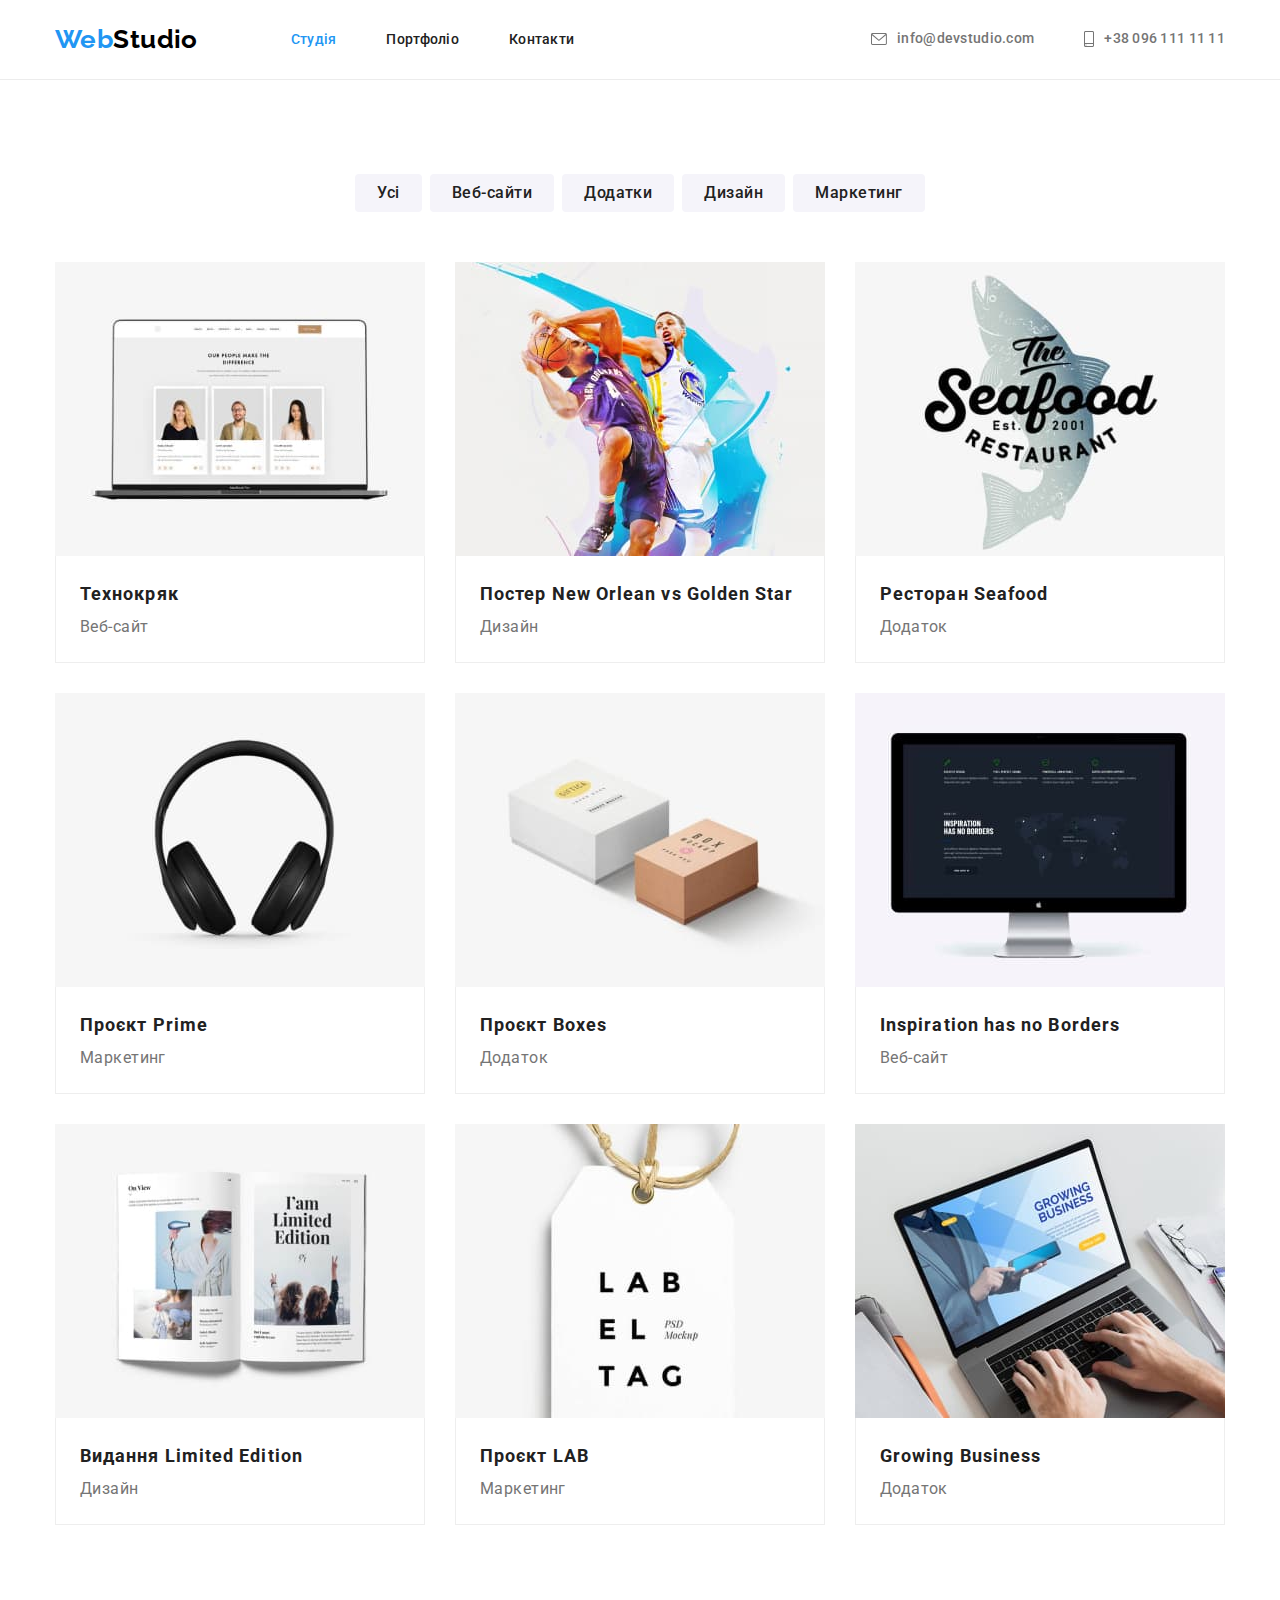
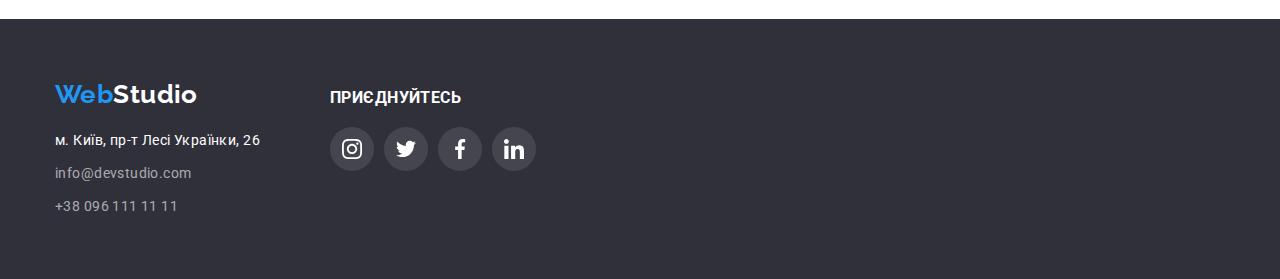
==== portfolio.html @ 735f5b06 "Initial commit" ====
<!DOCTYPE html>
<html lang="uk">
  <head>
    <meta charset="UTF-8" />
    <meta http-equiv="X-UA-Compatible" content="IE=edge" />
    <meta name="viewport" content="width=device-width, initial-scale=1.0" />
    <title>Portfolio</title>
    <link rel="preconnect" href="https://fonts.googleapis.com" />
    <link rel="preconnect" href="https://fonts.gstatic.com" crossorigin />
    <link
      href="https://fonts.googleapis.com/css2?family=Raleway:wght@700&family=Roboto:wght@400;500;700;900&display=swap"
      rel="stylesheet"
    />
    <link
      rel="stylesheet"
      href="https://cdnjs.cloudflare.com/ajax/libs/modern-normalize/1.0.0/modern-normalize.min.css"
    />
    <link rel="stylesheet" href="./css/styles.css" />
  </head>
  <body>
    <header class="header">
      <div class="container header__wraper">
        <a class="header__logo logo" href="./index.html"
          >Web<span class="logo__decor">Studio</span>
        </a>
        <nav class="header__navigation">
          <ul class="header__menu navigation-menu">
            <li class="navigation-menu__item">
              <a class="navigation-menu__link active" href="./index.html"
                >Студія</a
              >
            </li>
            <li class="navigation-menu__item">
              <a class="navigation-menu__link" href="./portfolio.html"
                >Портфоліо</a
              >
            </li>
            <li class="navigation-menu__item">
              <a class="navigation-menu__link" href="#">Контакти</a>
            </li>
          </ul>
        </nav>
        <ul class="header__contacts contacts">
          <li class="contacts__item">
            <a class="contacts__link" href="mailto:info@devstudio.com">
              <svg class="contacts__icon" width="16" height="12">
                <use href="./images/icons.svg#icon-mail"></use>
              </svg>
              info@devstudio.com
            </a>
          </li>
          <li class="contacts__item">
            <a class="contacts__link" href="tel:+380961111111">
              <svg class="contacts__icon" width="10" height="16">
                <use href="./images/icons.svg#icon-tel"></use>
              </svg>
              +38 096 111 11 11
            </a>
          </li>
        </ul>
      </div>
    </header>
    <main class="main">
      <section class="portfolio section">
        <div class="container">
          <h1 class="portfolio__title hiden">Портфоліо</h1>
          <ul class="portfolio__list">
            <li class="portfolio__item">
              <button class="portfolio__btn" type="button">Усі</button>
            </li>
            <li class="portfolio__item">
              <button class="portfolio__btn" type="button">Веб-сайти</button>
            </li>
            <li class="portfolio__item">
              <button class="portfolio__btn" type="button">Додатки</button>
            </li>
            <li class="portfolio__item">
              <button class="portfolio__btn" type="button">Дизайн</button>
            </li>
            <li class="portfolio__item">
              <button class="portfolio__btn" type="button">Маркетинг</button>
            </li>
          </ul>
          <ul class="portfolio__cases cases">
            <li class="cases__item">
              <div class="cases__wraper">
                <img
                  class="cases__img"
                  src="./images/case-1.jpg"
                  alt="скриншот приклада з портфоліо"
                  width="370"
                />
              </div>
              <div class="cases__info">
                <h2 class="cases__name">Технокряк</h2>
                <p class="cases__product">Веб-сайт</p>
              </div>
            </li>
            <li class="cases__item">
              <div class="cases__wraper">
                <img
                  class="cases__img"
                  src="./images/case-2.jpg"
                  alt="скриншот приклада з портфоліо"
                  width="370"
                />
              </div>
              <div class="cases__info">
                <h2 class="cases__name">Постер New Orlean vs Golden Star</h2>
                <p class="cases__product">Дизайн</p>
              </div>
            </li>
            <li class="cases__item">
              <div class="cases__wraper">
                <img
                  class="cases__img"
                  src="./images/case-3.jpg"
                  alt="скриншот приклада з портфоліо"
                  width="370"
                />
              </div>
              <div class="cases__info">
                <h2 class="cases__name">Ресторан Seafood</h2>
                <p class="cases__product">Додаток</p>
              </div>
            </li>
            <li class="cases__item">
              <div class="cases__wraper">
                <img
                  class="cases__img"
                  src="./images/case-4.jpg"
                  alt="скриншот приклада з портфоліо"
                  width="370"
                />
              </div>
              <div class="cases__info">
                <h2 class="cases__name">Проєкт Prime</h2>
                <p class="cases__product">Маркетинг</p>
              </div>
            </li>
            <li class="cases__item">
              <div class="cases__wraper">
                <img
                  class="cases__img"
                  src="./images/case-5.jpg"
                  alt="скриншот приклада з портфоліо"
                  width="370"
                />
              </div>
              <div class="cases__info">
                <h2 class="cases__name">Проєкт Boxes</h2>
                <p class="cases__product">Додаток</p>
              </div>
            </li>
            <li class="cases__item">
              <div class="cases__wraper">
                <img
                  class="cases__img"
                  src="./images/case-6.jpg"
                  alt="скриншот приклада з портфоліо"
                  width="370"
                />
              </div>
              <div class="cases__info">
                <h2 class="cases__name">Inspiration has no Borders</h2>
                <p class="cases__product">Веб-сайт</p>
              </div>
            </li>
            <li class="cases__item">
              <div class="cases__wraper">
                <img
                  class="cases__img"
                  src="./images/case-7.jpg"
                  alt="скриншот приклада з портфоліо"
                  width="370"
                />
              </div>
              <div class="cases__info">
                <h2 class="cases__name">Видання Limited Edition</h2>
                <p class="cases__product">Дизайн</p>
              </div>
            </li>
            <li class="cases__item">
              <div class="cases__wraper">
                <img
                  class="cases__img"
                  src="./images/case-8.jpg"
                  alt="скриншот приклада з портфоліо"
                  width="370"
                />
              </div>
              <div class="cases__info">
                <h2 class="cases__name">Проєкт LAB</h2>
                <p class="cases__product">Маркетинг</p>
              </div>
            </li>
            <li class="cases__item">
              <div class="cases__wraper">
                <img
                  class="cases__img"
                  src="./images/case-9.jpg"
                  alt="скриншот приклада з портфоліо"
                  width="370"
                />
              </div>
              <div class="cases__info">
                <h2 class="cases__name">Growing Business</h2>
                <p class="cases__product">Додаток</p>
              </div>
            </li>
          </ul>
        </div>
      </section>
    </main>
    <footer class="footer">
      <div class="container">
        <div class="footer__wrapper">
          <div class="footer__contacts">
            <a class="footer__logo logo" href="./index.html"
              >Web<span class="logo__decor">Studio</span>
            </a>
            <address class="footer__address address">
              <p class="address__street">м. Київ, пр-т Лесі Українки, 26</p>
              <ul class="address__list">
                <li class="address__item">
                  <a class="address__link" href="mailto:info@devstudio.com">
                    info@devstudio.com
                  </a>
                </li>
                <li class="address__item">
                  <a class="address__link" href="tel:+380961111111">
                    +38 096 111 11 11
                  </a>
                </li>
              </ul>
            </address>
          </div>
          <div class="footer__social">
            <h3 class="footer__title">приєднуйтесь</h3>
            <ul class="footer__soc social-list">
              <li class="social-list__item">
                <a
                  class="social-list__link"
                  href="#"
                  target="_blank"
                  rel="noreferrer noopener"
                  aria-label="інстаграм"
                >
                  <svg class="social-list__icon" width="20" height="20">
                    <use href="./images/icons.svg#icon-inst"></use>
                  </svg>
                </a>
              </li>
              <li class="social-list__item">
                <a
                  class="social-list__link"
                  href="#"
                  target="_blank"
                  rel="noreferrer noopener"
                  aria-label="твітер"
                >
                  <svg class="social-list__icon" width="20" height="20">
                    <use href="./images/icons.svg#icon-twitter"></use>
                  </svg>
                </a>
              </li>
              <li class="social-list__item">
                <a
                  class="social-list__link"
                  href="#"
                  target="_blank"
                  rel="noreferrer noopener"
                  aria-label="фейсбук"
                >
                  <svg class="social-list__icon" width="20" height="20">
                    <use href="./images/icons.svg#icon-facebook"></use>
                  </svg>
                </a>
              </li>
              <li class="social-list__item">
                <a
                  class="social-list__link"
                  href="#"
                  target="_blank"
                  rel="noreferrer noopener"
                  aria-label="лінкедін"
                >
                  <svg class="social-list__icon" width="20" height="20">
                    <use href="./images/icons.svg#icon-linkedin"></use>
                  </svg>
                </a>
              </li>
            </ul>
          </div>
        </div>
      </div>
    </footer>
  </body>
</html>
---- css/styles.css ----
:root {
  --title-color: #212121;
  --accent-color: #2196f3;
  --main-color: #757575;
}

ul,
ol {
  list-style: none;
  margin: 0;
  padding: 0;
}

h1,
h2,
h3,
p {
  margin: 0;
  padding: 0;
}

a {
  text-decoration: none;
  color: currentColor;
}

button {
  border: none;
}

img {
  display: block;
  max-width: 100%;
  height: auto;
}

.title {
  font-size: 36px;
  line-height: 1.16;
  color: var(--title-color);
  text-align: center;
  margin-bottom: 50px;
}

.section {
  padding: 94px 0;
}

body {
  font-family: "Roboto", sans-serif;
  color: var(--main-color);
  letter-spacing: 0.03em;
  font-size: 14px;
}

.header {
  padding: 24px 0;
  border-bottom: 1px solid #ececec;
}

.container {
  max-width: 1200px;
  margin: 0 auto;
  padding: 0 15px;
}

.header__logo {
  margin-right: 93px;
}

.header__wraper {
  display: flex;
  align-items: center;
}

.logo {
  font-family: "Raleway", sans-serif;
  font-weight: 700;
  font-size: 26px;
  line-height: 1.19;
  color: var(--accent-color);
  text-decoration: none;
}

.logo__decor {
  color: #000;
}

.header__menu,
.header__contacts {
  display: flex;
}

.navigation-menu__item:not(:last-child) {
  margin-right: 50px;
}

.header__contacts {
  margin-left: auto;
}

.contacts__item:not(:last-child) {
  margin-right: 50px;
}

.navigation-menu__link,
.contacts__link {
  font-weight: 500;
  line-height: 1.14;
  letter-spacing: 0.02em;
  text-decoration: none;
  color: var(--title-color);
}

.contacts__link {
  color: var(--main-color);
  display: flex;
  align-items: center;
}

.contacts__icon {
  fill: currentColor;
  margin-right: 10px;
}

.navigation-menu__link:hover,
.navigation-menu__link:focus,
.contacts__link:hover,
.contacts__link:focus,
.active {
  color: var(--accent-color);
}

/* heroi */
.heroi {
  padding: 200px 0;
  background-color: #2f303a;
  background-image: linear-gradient(
      rgba(47, 48, 58, 0.4),
      rgba(47, 48, 58, 0.4)
    ),
    url("../images/heroi.jpg");
  background-repeat: no-repeat;
  background-position: center;
}

.heroi__wraper {
  text-align: center;
}

.heroi__title {
  max-width: 696px;
  margin: 0 auto;
  font-weight: 900;
  font-size: 44px;
  line-height: 1.36;
  text-transform: uppercase;
  letter-spacing: 0.06em;
  color: #fff;
  margin-bottom: 30px;
}

.heroi__button {
  font-family: inherit;
  font-size: 16px;
  letter-spacing: 0.06em;
  line-height: 1.87;
  font-weight: 700;
  color: #fff;
  background-color: var(--accent-color);
  cursor: pointer;
  padding: 10px 32px;
  box-shadow: 0px 4px 4px rgba(0, 0, 0, 0.15);
  border-radius: 4px;
}

/* advantages */
.hiden {
  position: absolute;
  white-space: nowrap;
  width: 1px;
  height: 1px;
  overflow: hidden;
  border: 0;
  padding: 0;
  clip: rect(0 0 0 0);
  clip-path: inset(50%);
  margin: -1px;
}

.advantages__list {
  display: flex;
}

.advantages__item {
  max-width: 270px;
}

.advantages__top {
  height: 120px;
  display: flex;
  justify-content: center;
  align-items: center;
  background-color: #f5f4fa;
  border-radius: 4px;
  margin-bottom: 30px;
}

.advantages__item:not(:last-child) {
  margin-right: 30px;
}

.advantages__head {
  font-size: 14px;
  font-weight: 700;
  line-height: 1.14;
  text-transform: uppercase;
  color: var(--title-color);
  margin-bottom: 10px;
}

.advantages__text {
  line-height: 1.71;
}

/* specialization */
.specialization {
  padding-top: 0;
}

.specialization__list {
  display: flex;
}

.specialization__item:not(:last-child) {
  margin-right: 30px;
}

/* team */
.team {
  background-color: #f5f4fa;
}

.team__title {
  font-size: 36px;
  line-height: 1.16;
  color: var(--title-color);
}

.team__list {
  display: flex;
}

.team__item:not(:last-child) {
  margin-right: 30px;
}

.team__item {
  text-align: center;
  box-shadow: 0px 1px 3px rgba(0, 0, 0, 0.12), 0px 1px 1px rgba(0, 0, 0, 0.14),
    0px 2px 1px rgba(0, 0, 0, 0.2);
  border-radius: 0px 0px 4px 4px;
  max-width: 270px;
}

.team__descr {
  padding: 30px 0;
  background-color: #fff;
}

.team__name {
  line-height: 1.18;
  color: var(--title-color);
  margin-bottom: 10px;
}

.team__pisition {
  font-size: 16px;
  line-height: 1.18;
  margin-bottom: 16px;
}

.team__social {
  display: flex;
  justify-content: center;
}

.team-social__item:not(:last-child) {
  margin-right: 10px;
}

.team-social__link {
  display: flex;
  justify-content: center;
  align-items: center;
  width: 44px;
  height: 44px;
  color: #afb1b8;
}

.team-social__icon {
  fill: currentColor;
}

.team-social__link:hover,
.team-social__link:focus {
  background-color: var(--accent-color);
  border-radius: 50px;
  color: #fff;
}

/* clients */
.clients__list {
  display: flex;
  justify-content: center;
}

.clisents__item:not(:last-child) {
  margin-right: 30px;
}

.clients__link {
  display: flex;
  align-items: center;
  justify-content: center;
  width: 170px;
  height: 92px;
  border: 1px solid #afb1b8;
  border-radius: 4px;
  color: #afb1b8;
}

.clients__icon {
  fill: currentColor;
}

.clients__link:hover,
.clients__link:focus {
  border-color: var(--accent-color);
  color: var(--accent-color);
}

/* footer */
.footer {
  padding: 60px 0;
  background-color: #2f303a;
}

.footer__logo {
  display: inline-block;
  margin-bottom: 20px;
}

.footer .logo__decor {
  color: #fff;
}

.footer__address {
  font-style: normal;
}

.address__street {
  line-height: 1.71;
  color: #fff;
  margin-bottom: 9px;
}

.address__link {
  text-decoration: none;
  color: rgba(255, 255, 255, 0.6);
  line-height: 1.71;
}

.address__item:not(:last-child) {
  margin-bottom: 9px;
}

.footer__wrapper {
  display: flex;
  align-items: baseline;
}

.footer__contacts {
  margin-right: 70px;
}

.footer__title {
  line-height: 1.14;
  text-transform: uppercase;
  color: #fff;
  margin-bottom: 20px;
}

.footer__soc {
  display: flex;
}

.social-list__item:not(:last-child) {
  margin-right: 10px;
}

.social-list__link {
  display: flex;
  justify-content: center;
  align-items: center;
  width: 44px;
  height: 44px;
  background-color: rgba(255, 255, 255, 0.1);
  border-radius: 50%;
  color: #fff;
}

.social-list__icon {
  fill: currentColor;
}

.social-list__link:hover,
.social-list__link:focus {
  background-color: var(--accent-color);
}

/* portfolio */
.portfolio__btn {
  font-family: inherit;
  font-size: 16px;
  cursor: pointer;
  background-color: #f5f4fa;
  color: var(--title-color);
  font-weight: 500;
  line-height: 1.62;
  border-radius: 4px;
  letter-spacing: 0.03em;
  padding: 6px 22px;
}

.portfolio__list {
  display: flex;
  justify-content: center;
  margin-bottom: 50px;
}

.portfolio__item:not(:last-child) {
  margin-right: 8px;
}

.portfolio__cases {
  display: flex;
  flex-wrap: wrap;
  margin: -15px;
}

.cases__item {
  width: calc((100% - 6 * 15px) / 3);
  margin: 15px;
}

.cases__item:hover {
  box-shadow: 0px 1px 1px rgba(0, 0, 0, 0.12), 0px 4px 4px rgba(0, 0, 0, 0.06),
    1px 4px 6px rgba(0, 0, 0, 0.16);
}

.cases__info {
  padding: 20px 24px;
  border: 1px solid #eeeeee;
  border-top: none;
}

.portfolio__btn:hover,
.portfolio__btn:focus {
  color: #fff;
  background-color: var(--accent-color);
  box-shadow: 0px 3px 1px rgba(0, 0, 0, 0.1), 0px 1px 2px rgba(0, 0, 0, 0.08),
    0px 2px 2px rgba(0, 0, 0, 0.12);
}

.cases__name {
  letter-spacing: 0.06em;
  font-size: 18px;
  line-height: 2;
  color: var(--title-color);
}

.cases__product {
  font-size: 16px;
  line-height: 1.87;
}
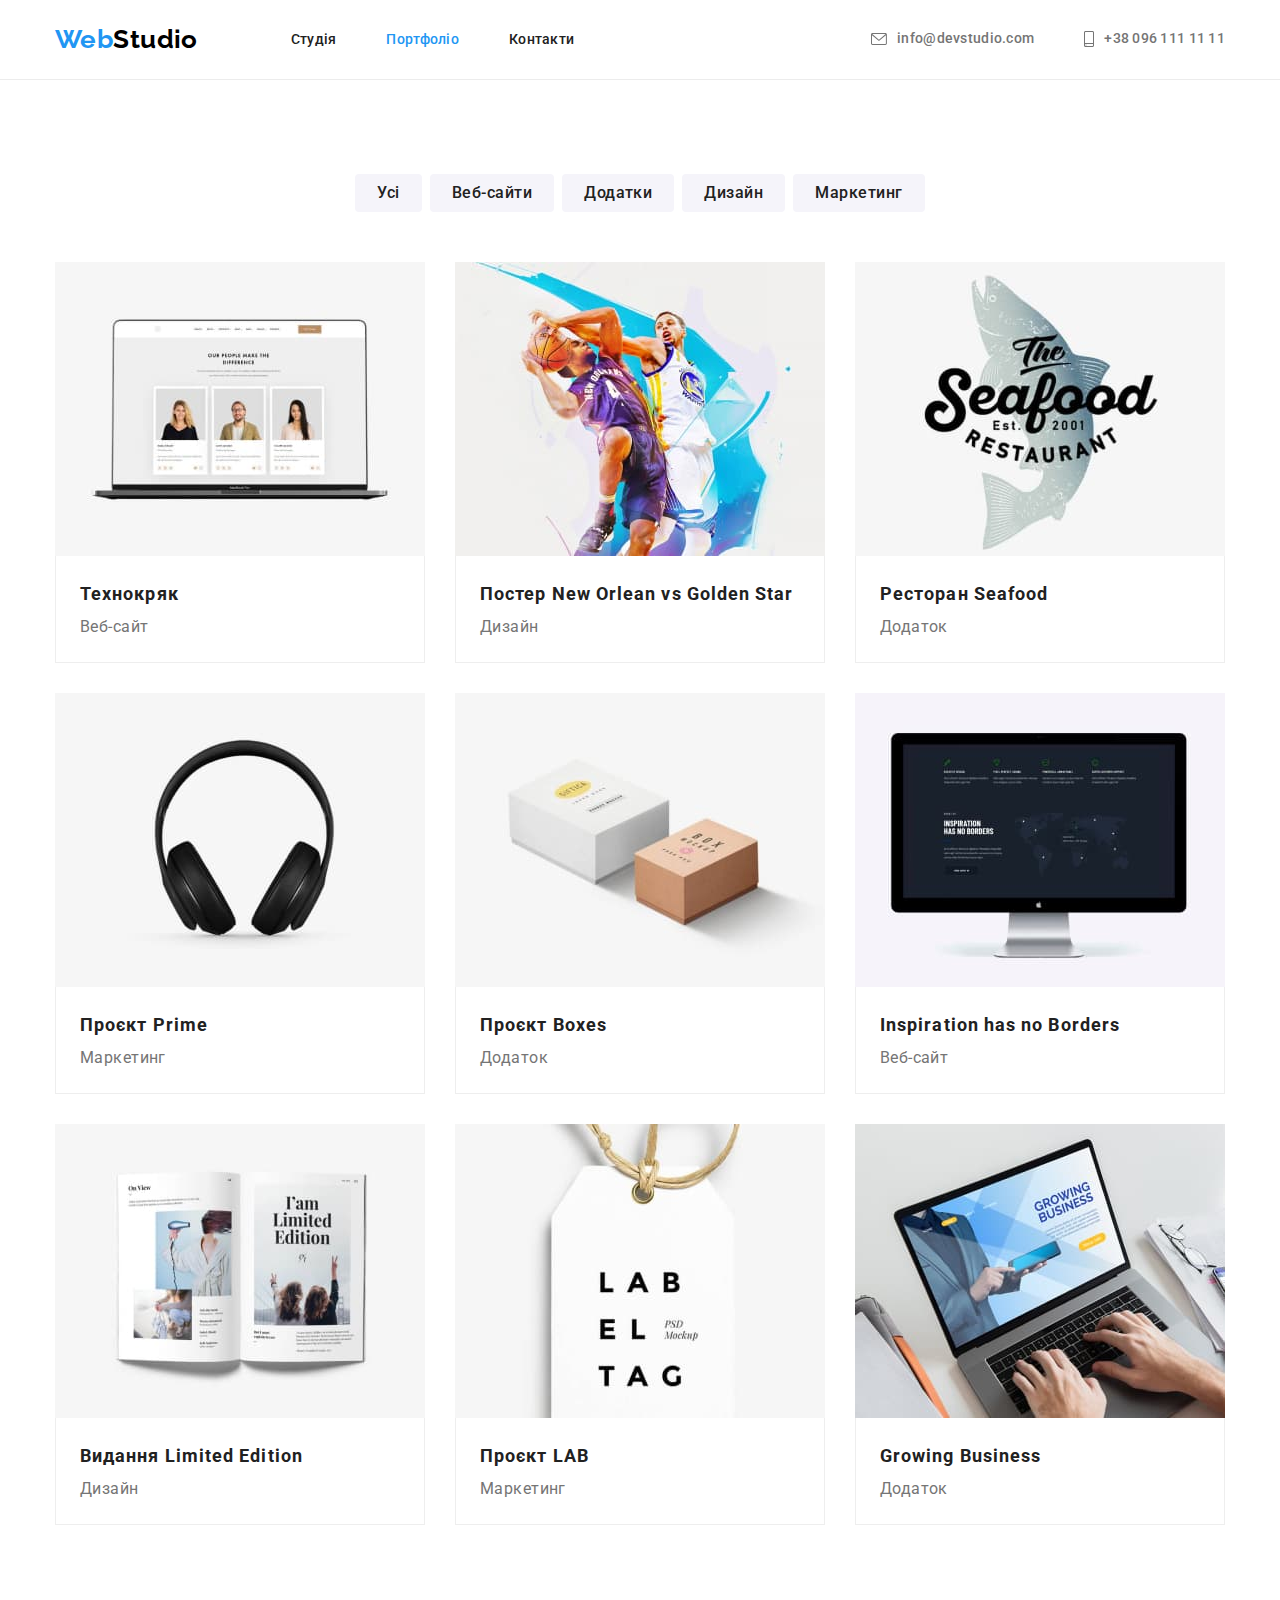
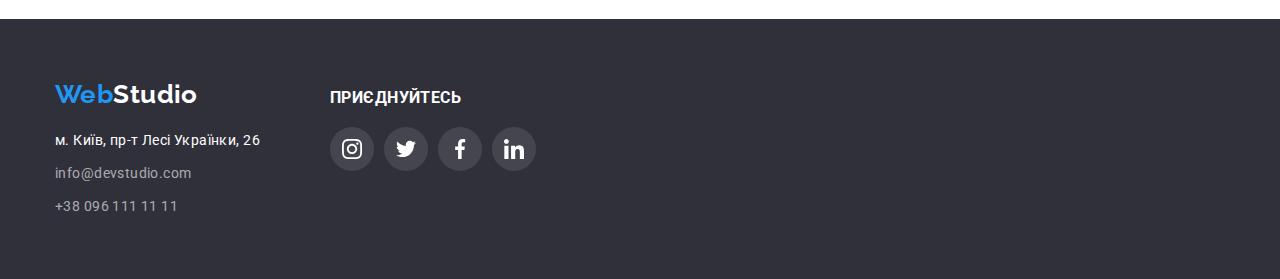
==== commit f22495f4: "fixed active link for page" ====
--- a/portfolio.html
+++ b/portfolio.html
@@ -26,12 +26,10 @@
         <nav class="header__navigation">
           <ul class="header__menu navigation-menu">
             <li class="navigation-menu__item">
-              <a class="navigation-menu__link active" href="./index.html"
-                >Студія</a
-              >
+              <a class="navigation-menu__link" href="./index.html">Студія</a>
             </li>
             <li class="navigation-menu__item">
-              <a class="navigation-menu__link" href="./portfolio.html"
+              <a class="navigation-menu__link active" href="./portfolio.html"
                 >Портфоліо</a
               >
             </li>
--- a/css/styles.css
+++ b/css/styles.css
@@ -296,6 +296,7 @@
   width: 44px;
   height: 44px;
   color: #afb1b8;
+  border-radius: 50%;
 }
 
 .team-social__icon {
@@ -305,7 +306,6 @@
 .team-social__link:hover,
 .team-social__link:focus {
   background-color: var(--accent-color);
-  border-radius: 50px;
   color: #fff;
 }
 
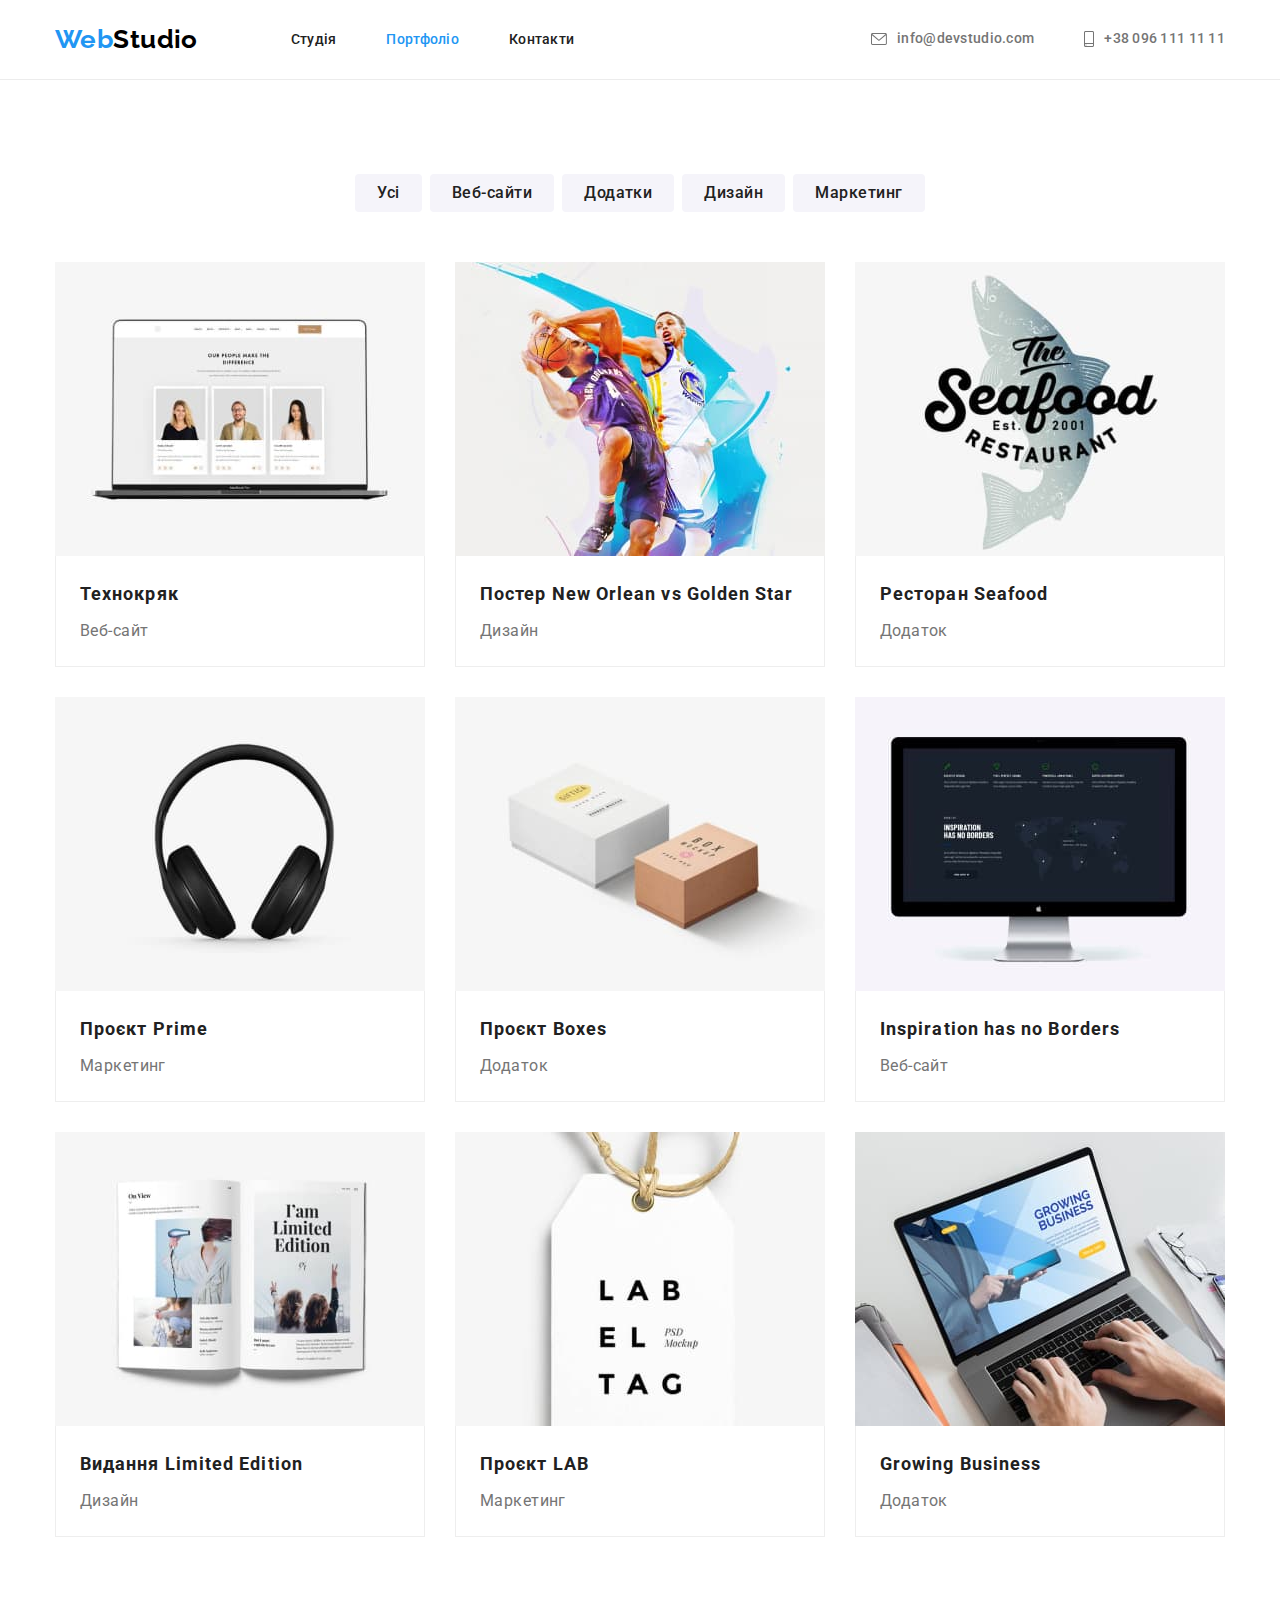
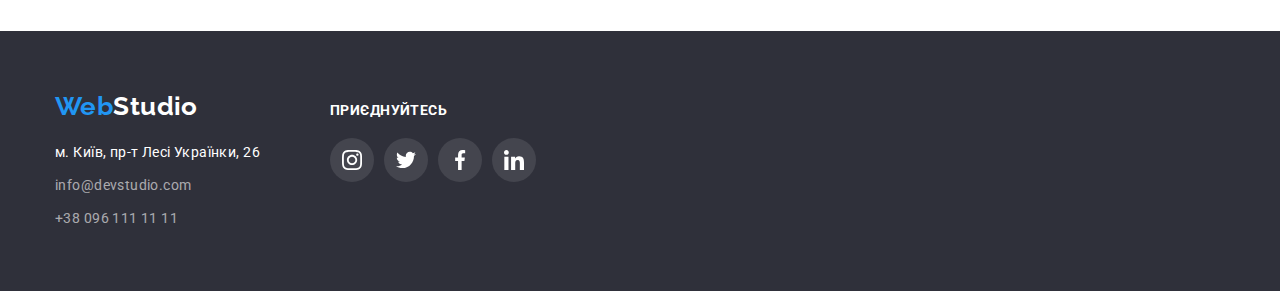
==== commit 88260aad: "fix-card portfolio and added some styles" ====
--- a/portfolio.html
+++ b/portfolio.html
@@ -81,130 +81,148 @@
           </ul>
           <ul class="portfolio__cases cases">
             <li class="cases__item">
-              <div class="cases__wraper">
-                <img
-                  class="cases__img"
-                  src="./images/case-1.jpg"
-                  alt="скриншот приклада з портфоліо"
-                  width="370"
-                />
-              </div>
-              <div class="cases__info">
-                <h2 class="cases__name">Технокряк</h2>
-                <p class="cases__product">Веб-сайт</p>
-              </div>
-            </li>
-            <li class="cases__item">
-              <div class="cases__wraper">
-                <img
-                  class="cases__img"
-                  src="./images/case-2.jpg"
-                  alt="скриншот приклада з портфоліо"
-                  width="370"
-                />
-              </div>
-              <div class="cases__info">
-                <h2 class="cases__name">Постер New Orlean vs Golden Star</h2>
-                <p class="cases__product">Дизайн</p>
-              </div>
-            </li>
-            <li class="cases__item">
-              <div class="cases__wraper">
-                <img
-                  class="cases__img"
-                  src="./images/case-3.jpg"
-                  alt="скриншот приклада з портфоліо"
-                  width="370"
-                />
-              </div>
-              <div class="cases__info">
-                <h2 class="cases__name">Ресторан Seafood</h2>
-                <p class="cases__product">Додаток</p>
-              </div>
-            </li>
-            <li class="cases__item">
-              <div class="cases__wraper">
-                <img
-                  class="cases__img"
-                  src="./images/case-4.jpg"
-                  alt="скриншот приклада з портфоліо"
-                  width="370"
-                />
-              </div>
-              <div class="cases__info">
-                <h2 class="cases__name">Проєкт Prime</h2>
-                <p class="cases__product">Маркетинг</p>
-              </div>
-            </li>
-            <li class="cases__item">
-              <div class="cases__wraper">
-                <img
-                  class="cases__img"
-                  src="./images/case-5.jpg"
-                  alt="скриншот приклада з портфоліо"
-                  width="370"
-                />
-              </div>
-              <div class="cases__info">
-                <h2 class="cases__name">Проєкт Boxes</h2>
-                <p class="cases__product">Додаток</p>
-              </div>
-            </li>
-            <li class="cases__item">
-              <div class="cases__wraper">
-                <img
-                  class="cases__img"
-                  src="./images/case-6.jpg"
-                  alt="скриншот приклада з портфоліо"
-                  width="370"
-                />
-              </div>
-              <div class="cases__info">
-                <h2 class="cases__name">Inspiration has no Borders</h2>
-                <p class="cases__product">Веб-сайт</p>
-              </div>
-            </li>
-            <li class="cases__item">
-              <div class="cases__wraper">
-                <img
-                  class="cases__img"
-                  src="./images/case-7.jpg"
-                  alt="скриншот приклада з портфоліо"
-                  width="370"
-                />
-              </div>
-              <div class="cases__info">
-                <h2 class="cases__name">Видання Limited Edition</h2>
-                <p class="cases__product">Дизайн</p>
-              </div>
-            </li>
-            <li class="cases__item">
-              <div class="cases__wraper">
-                <img
-                  class="cases__img"
-                  src="./images/case-8.jpg"
-                  alt="скриншот приклада з портфоліо"
-                  width="370"
-                />
-              </div>
-              <div class="cases__info">
-                <h2 class="cases__name">Проєкт LAB</h2>
-                <p class="cases__product">Маркетинг</p>
-              </div>
-            </li>
-            <li class="cases__item">
-              <div class="cases__wraper">
-                <img
-                  class="cases__img"
-                  src="./images/case-9.jpg"
-                  alt="скриншот приклада з портфоліо"
-                  width="370"
-                />
-              </div>
-              <div class="cases__info">
-                <h2 class="cases__name">Growing Business</h2>
-                <p class="cases__product">Додаток</p>
-              </div>
+              <a class="cases__link" href="#">
+                <div class="cases__wraper">
+                  <img
+                    class="cases__img"
+                    src="./images/case-1.jpg"
+                    alt="скриншот приклада з портфоліо"
+                    width="370"
+                  />
+                </div>
+                <div class="cases__info">
+                  <h2 class="cases__name">Технокряк</h2>
+                  <p class="cases__product">Веб-сайт</p>
+                </div>
+              </a>
+            </li>
+            <li class="cases__item">
+              <a class="cases__link" href="#">
+                <div class="cases__wraper">
+                  <img
+                    class="cases__img"
+                    src="./images/case-2.jpg"
+                    alt="скриншот приклада з портфоліо"
+                    width="370"
+                  />
+                </div>
+                <div class="cases__info">
+                  <h2 class="cases__name">Постер New Orlean vs Golden Star</h2>
+                  <p class="cases__product">Дизайн</p>
+                </div>
+              </a>
+            </li>
+            <li class="cases__item">
+              <a class="cases__link" href="#">
+                <div class="cases__wraper">
+                  <img
+                    class="cases__img"
+                    src="./images/case-3.jpg"
+                    alt="скриншот приклада з портфоліо"
+                    width="370"
+                  />
+                </div>
+                <div class="cases__info">
+                  <h2 class="cases__name">Ресторан Seafood</h2>
+                  <p class="cases__product">Додаток</p>
+                </div>
+              </a>
+            </li>
+            <li class="cases__item">
+              <a class="cases__link" href="#">
+                <div class="cases__wraper">
+                  <img
+                    class="cases__img"
+                    src="./images/case-4.jpg"
+                    alt="скриншот приклада з портфоліо"
+                    width="370"
+                  />
+                </div>
+                <div class="cases__info">
+                  <h2 class="cases__name">Проєкт Prime</h2>
+                  <p class="cases__product">Маркетинг</p>
+                </div>
+              </a>
+            </li>
+            <li class="cases__item">
+              <a class="cases__link" href="#">
+                <div class="cases__wraper">
+                  <img
+                    class="cases__img"
+                    src="./images/case-5.jpg"
+                    alt="скриншот приклада з портфоліо"
+                    width="370"
+                  />
+                </div>
+                <div class="cases__info">
+                  <h2 class="cases__name">Проєкт Boxes</h2>
+                  <p class="cases__product">Додаток</p>
+                </div>
+              </a>
+            </li>
+            <li class="cases__item">
+              <a class="cases__link" href="#">
+                <div class="cases__wraper">
+                  <img
+                    class="cases__img"
+                    src="./images/case-6.jpg"
+                    alt="скриншот приклада з портфоліо"
+                    width="370"
+                  />
+                </div>
+                <div class="cases__info">
+                  <h2 class="cases__name">Inspiration has no Borders</h2>
+                  <p class="cases__product">Веб-сайт</p>
+                </div>
+              </a>
+            </li>
+            <li class="cases__item">
+              <a class="cases__link" href="#">
+                <div class="cases__wraper">
+                  <img
+                    class="cases__img"
+                    src="./images/case-7.jpg"
+                    alt="скриншот приклада з портфоліо"
+                    width="370"
+                  />
+                </div>
+                <div class="cases__info">
+                  <h2 class="cases__name">Видання Limited Edition</h2>
+                  <p class="cases__product">Дизайн</p>
+                </div>
+              </a>
+            </li>
+            <li class="cases__item">
+              <a class="cases__link" href="#">
+                <div class="cases__wraper">
+                  <img
+                    class="cases__img"
+                    src="./images/case-8.jpg"
+                    alt="скриншот приклада з портфоліо"
+                    width="370"
+                  />
+                </div>
+                <div class="cases__info">
+                  <h2 class="cases__name">Проєкт LAB</h2>
+                  <p class="cases__product">Маркетинг</p>
+                </div>
+              </a>
+            </li>
+            <li class="cases__item">
+              <a class="cases__link" href="#">
+                <div class="cases__wraper">
+                  <img
+                    class="cases__img"
+                    src="./images/case-9.jpg"
+                    alt="скриншот приклада з портфоліо"
+                    width="370"
+                  />
+                </div>
+                <div class="cases__info">
+                  <h2 class="cases__name">Growing Business</h2>
+                  <p class="cases__product">Додаток</p>
+                </div>
+              </a>
             </li>
           </ul>
         </div>
@@ -234,7 +252,7 @@
             </address>
           </div>
           <div class="footer__social">
-            <h3 class="footer__title">приєднуйтесь</h3>
+            <p class="footer__title">приєднуйтесь</p>
             <ul class="footer__soc social-list">
               <li class="social-list__item">
                 <a
--- a/css/styles.css
+++ b/css/styles.css
@@ -2,6 +2,11 @@
   --title-color: #212121;
   --accent-color: #2196f3;
   --main-color: #757575;
+  --white: #fff;
+  --bg-color: #2f303a;
+  --black: #000;
+  --silver-color: #f5f4fa;
+  --gray-color: #afb1b8;
 }
 
 ul,
@@ -83,7 +88,7 @@
 }
 
 .logo__decor {
-  color: #000;
+  color: var(--black);
 }
 
 .header__menu,
@@ -134,7 +139,9 @@
 /* heroi */
 .heroi {
   padding: 200px 0;
-  background-color: #2f303a;
+  max-width: 1600px;
+  margin: 0 auto;
+  background-color: var(--bg-color);
   background-image: linear-gradient(
       rgba(47, 48, 58, 0.4),
       rgba(47, 48, 58, 0.4)
@@ -156,7 +163,7 @@
   line-height: 1.36;
   text-transform: uppercase;
   letter-spacing: 0.06em;
-  color: #fff;
+  color: var(--white);
   margin-bottom: 30px;
 }
 
@@ -166,7 +173,7 @@
   letter-spacing: 0.06em;
   line-height: 1.87;
   font-weight: 700;
-  color: #fff;
+  color: var(--white);
   background-color: var(--accent-color);
   cursor: pointer;
   padding: 10px 32px;
@@ -201,7 +208,7 @@
   display: flex;
   justify-content: center;
   align-items: center;
-  background-color: #f5f4fa;
+  background-color: var(--silver-color);
   border-radius: 4px;
   margin-bottom: 30px;
 }
@@ -238,7 +245,7 @@
 
 /* team */
 .team {
-  background-color: #f5f4fa;
+  background-color: var(--silver-color);
 }
 
 .team__title {
@@ -265,11 +272,13 @@
 
 .team__descr {
   padding: 30px 0;
-  background-color: #fff;
+  background-color: var(--white);
 }
 
 .team__name {
+  font-size: 16px;
   line-height: 1.18;
+  font-weight: 500;
   color: var(--title-color);
   margin-bottom: 10px;
 }
@@ -295,7 +304,7 @@
   align-items: center;
   width: 44px;
   height: 44px;
-  color: #afb1b8;
+  color: var(--gray-color);
   border-radius: 50%;
 }
 
@@ -306,7 +315,7 @@
 .team-social__link:hover,
 .team-social__link:focus {
   background-color: var(--accent-color);
-  color: #fff;
+  color: var(--white);
 }
 
 /* clients */
@@ -325,9 +334,9 @@
   justify-content: center;
   width: 170px;
   height: 92px;
-  border: 1px solid #afb1b8;
+  border: 1px solid var(--gray-color);
   border-radius: 4px;
-  color: #afb1b8;
+  color: var(--gray-color);
 }
 
 .clients__icon {
@@ -343,7 +352,7 @@
 /* footer */
 .footer {
   padding: 60px 0;
-  background-color: #2f303a;
+  background-color: var(--bg-color);
 }
 
 .footer__logo {
@@ -352,7 +361,7 @@
 }
 
 .footer .logo__decor {
-  color: #fff;
+  color: var(--white);
 }
 
 .footer__address {
@@ -361,7 +370,7 @@
 
 .address__street {
   line-height: 1.71;
-  color: #fff;
+  color: var(--white);
   margin-bottom: 9px;
 }
 
@@ -386,8 +395,9 @@
 
 .footer__title {
   line-height: 1.14;
+  font-weight: 700;
   text-transform: uppercase;
-  color: #fff;
+  color: var(--white);
   margin-bottom: 20px;
 }
 
@@ -407,7 +417,7 @@
   height: 44px;
   background-color: rgba(255, 255, 255, 0.1);
   border-radius: 50%;
-  color: #fff;
+  color: var(--white);
 }
 
 .social-list__icon {
@@ -424,7 +434,7 @@
   font-family: inherit;
   font-size: 16px;
   cursor: pointer;
-  background-color: #f5f4fa;
+  background-color: var(--silver-color);
   color: var(--title-color);
   font-weight: 500;
   line-height: 1.62;
@@ -439,6 +449,16 @@
   margin-bottom: 50px;
 }
 
+.cases__link {
+  display: block;
+}
+
+.cases__link:hover,
+.cases__link:focus {
+  box-shadow: 0px 1px 1px rgba(0, 0, 0, 0.12), 0px 4px 4px rgba(0, 0, 0, 0.06),
+    1px 4px 6px rgba(0, 0, 0, 0.16);
+}
+
 .portfolio__item:not(:last-child) {
   margin-right: 8px;
 }
@@ -452,11 +472,6 @@
 .cases__item {
   width: calc((100% - 6 * 15px) / 3);
   margin: 15px;
-}
-
-.cases__item:hover {
-  box-shadow: 0px 1px 1px rgba(0, 0, 0, 0.12), 0px 4px 4px rgba(0, 0, 0, 0.06),
-    1px 4px 6px rgba(0, 0, 0, 0.16);
 }
 
 .cases__info {
@@ -467,7 +482,7 @@
 
 .portfolio__btn:hover,
 .portfolio__btn:focus {
-  color: #fff;
+  color: var(--white);
   background-color: var(--accent-color);
   box-shadow: 0px 3px 1px rgba(0, 0, 0, 0.1), 0px 1px 2px rgba(0, 0, 0, 0.08),
     0px 2px 2px rgba(0, 0, 0, 0.12);
@@ -477,6 +492,7 @@
   letter-spacing: 0.06em;
   font-size: 18px;
   line-height: 2;
+  margin-bottom: 4px;
   color: var(--title-color);
 }
 
